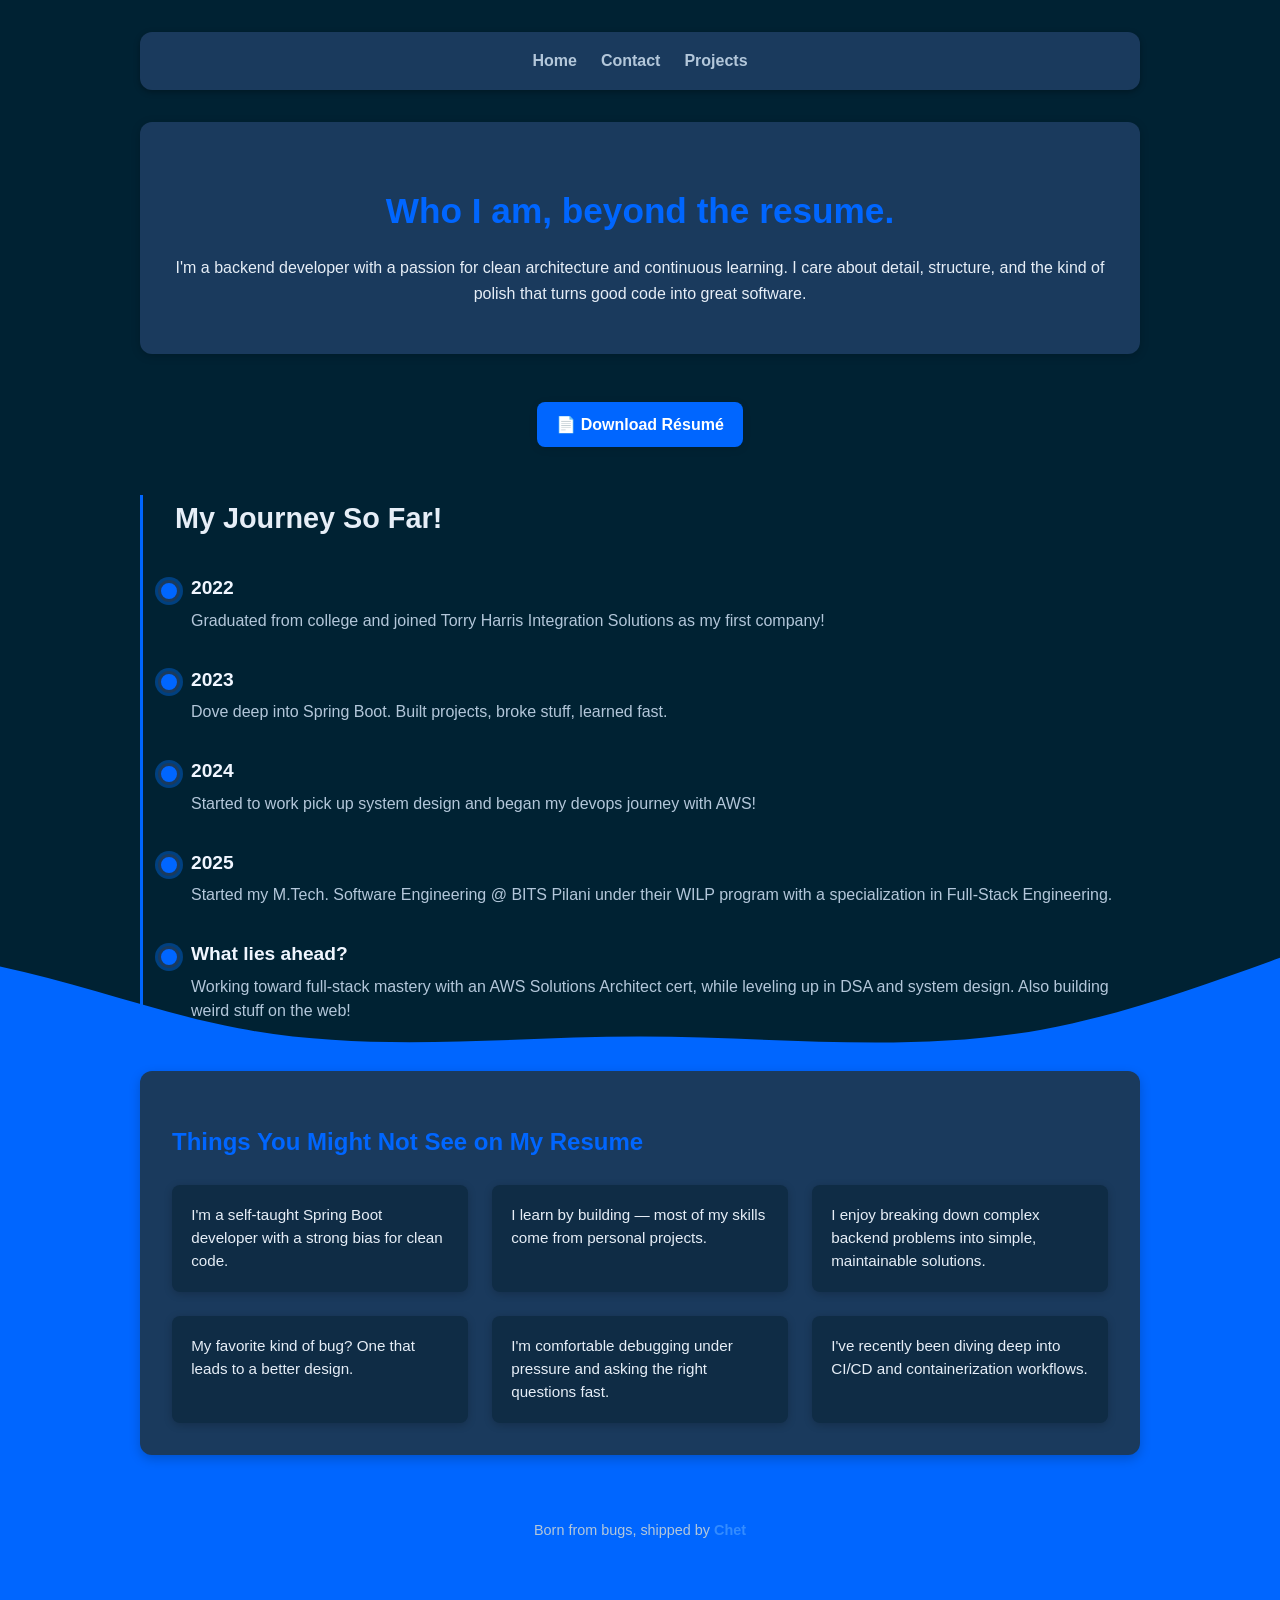
==== about.html @ 233369a2 "Resume download, color pallet and about page addition" ====
<!DOCTYPE html>
<html lang="en">
  <head>
    <meta charset="UTF-8" />
    <title>About me!</title>
    <link rel="stylesheet" href="./styles/about.css" />
  </head>
  <body>
    <header>
      <nav>
        <ul>
          <li><a href="index.html">Home</a></li>
          <li><a href="contact.html">Contact</a></li>
          <li><a href="projects.html">Projects</a></li>
        </ul>
      </nav>
    </header>
    <main>
      <section class="about-hero">
        <h1>Who I am, beyond the resume.</h1>
        <p>
          I'm a backend developer with a passion for clean architecture and
          continuous learning. I care about detail, structure, and the kind of
          polish that turns good code into great software.
        </p>
      </section>
      <section>
        <div class="resume-download">
          <a href="assets/Chetan_Resume_V1.pdf" download class="resume-button">
            📄 Download Résumé
          </a>
        </div>
      </section>
      <section class="timeline">
        <h2>My Journey So Far!</h2>

        <div class="timeline-item">
          <span class="timeline-dot"></span>
          <div class="timeline-content">
            <h3>2022</h3>
            <p>
              Graduated from college and joined Torry Harris Integration
              Solutions as my first company!
            </p>
          </div>
        </div>
        <div class="timeline-item">
          <span class="timeline-dot"></span>
          <div class="timeline-content">
            <h3>2023</h3>
            <p>
              Dove deep into Spring Boot. Built projects, broke stuff, learned
              fast.
            </p>
          </div>
        </div>
        <div class="timeline-item">
          <span class="timeline-dot"></span>
          <div class="timeline-content">
            <h3>2024</h3>
            <p>
              Started to work pick up system design and began my devops journey
              with AWS!
            </p>
          </div>
        </div>

        <div class="timeline-item">
          <span class="timeline-dot"></span>
          <div class="timeline-content">
            <h3>2025</h3>
            <p>
              Started my M.Tech. Software Engineering @ BITS Pilani under their
              WILP program with a specialization in Full-Stack Engineering.
            </p>
          </div>
        </div>

        <div class="timeline-item">
          <span class="timeline-dot"></span>
          <div class="timeline-content">
            <h3>What lies ahead?</h3>
            <p>
              Working toward full-stack mastery with an AWS Solutions Architect
              cert, while leveling up in DSA and system design. Also building
              weird stuff on the web!
            </p>
          </div>
        </div>
      </section>

      <section class="fun-facts">
        <h2>Things You Might Not See on My Resume</h2>
        <div class="fact-grid">
          <div class="fact-card">
            I'm a self-taught Spring Boot developer with a strong bias for clean
            code.
          </div>
          <div class="fact-card">
            I learn by building — most of my skills come from personal projects.
          </div>
          <div class="fact-card">
            I enjoy breaking down complex backend problems into simple,
            maintainable solutions.
          </div>
          <div class="fact-card">
            My favorite kind of bug? One that leads to a better design.
          </div>
          <div class="fact-card">
            I'm comfortable debugging under pressure and asking the right
            questions fast.
          </div>
          <div class="fact-card">
            I've recently been diving deep into CI/CD and containerization
            workflows.
          </div>
        </div>
      </section>
    </main>

    <footer class="dev-credit">
      Born from bugs, shipped by
      <a id="dev_name" href="https://github.com/chetan-ranganath">Chet</a>
    </footer>
  </body>
</html>
---- styles/about.css ----
.open-sans-font {
  font-family: "Open Sans", sans-serif;
  font-optical-sizing: auto;
  font-weight: 400;
  font-style: normal;
  font-variation-settings: "wdth" 100;
}

html {
  background-image: url('../images/wave-haikei.svg');
  background-repeat: no-repeat;
  background-position: center;
  background-size: cover;
  background-color: #002233;
}

body {
  font-family: 'Open Sans', sans-serif;
  max-width: 1000px;
  margin: auto;
  padding: 2rem;
  line-height: 1.6;
  color: #E6EEF7;
}

/* ===== SECTION ===== */
section {
  position: relative;
  margin-bottom: 3rem;
}

/* ===== ABOUT HERO ===== */
.about-hero {
  padding: 2rem;
  border-radius: 12px;
  text-align: center;
  background-color: #1A3A5D;
  box-shadow: 0 2px 10px rgba(0,0,0,0.2);
}

.about-hero h1 {
  font-size: 2.2rem;
  margin-bottom: 0.5rem;
  color: #0066FF;
}

.hero-content {
  display: flex;
  align-items: center;
  justify-content: space-between;
  gap: 2rem;
  flex-wrap: wrap;
}
/* Resume download */
.resume-download {
  text-align: center;
  margin-top: 1.5rem;
}

.resume-button {
  display: inline-block;
  padding: 0.6rem 1.2rem;
  background-color: #0066FF;
  color: #ffffff;
  font-weight: 600;
  border-radius: 8px;
  text-decoration: none;
  transition: background-color 0.3s ease;
  box-shadow: 0 2px 8px rgba(0, 0, 0, 0.1);
}

.resume-button:hover {
  background-color: #0050cc;
}

/* ===== TIMELINE ===== */
.timeline {
  position: relative;
  padding-left: 2rem;
  margin: 3rem 0;
  border-left: 3px solid #0066FF;
  animation: fadeInUp 0.6s ease-out forwards;
}

.timeline h2 {
  margin-bottom: 2rem;
  color: #E6EEF7;
  font-size: 1.8rem;
}

.timeline-item {
  position: relative;
  margin-bottom: 2rem;
  padding-left: 1rem;
  animation: slideIn 0.6s ease-out both;
}

.timeline-item:nth-child(2) { animation-delay: 0.1s; }
.timeline-item:nth-child(3) { animation-delay: 0.2s; }
.timeline-item:nth-child(4) { animation-delay: 0.3s; }

.timeline-dot {
  position: absolute;
  top: 0.4rem;
  left: -1.05rem;
  width: 1rem;
  height: 1rem;
  background-color: #0066FF;
  border: 3px solid #1A3A5D;
  border-radius: 50%;
  box-shadow: 0 0 0 3px #004080;
}

.timeline-content h3 {
  margin: 0 0 0.3rem 0;
  font-size: 1.2rem;
  color: #F0F6FF;
}

.timeline-content p {
  margin: 0;
  color: #B3C7DA;
  line-height: 1.5;
}

/* ===== FUN FACTS ===== */
.fun-facts {
  padding: 2rem;
  border-radius: 12px;
  margin-bottom: 3rem;
  background-color: #1A3A5D;
  box-shadow: 0 4px 12px rgba(0, 0, 0, 0.2);
  animation: fadeInUp 0.6s ease-out forwards;
}

.fun-facts h2 {
  color: #0066FF;
  margin-bottom: 1.5rem;
}

.fact-grid {
  display: grid;
  grid-template-columns: repeat(auto-fit, minmax(280px, 1fr));
  gap: 1.5rem;
}

.fact-card {
  background-color: #0F2C45;
  color: #E6EEF7;
  border-radius: 8px;
  padding: 1.2rem;
  font-size: 0.95rem;
  line-height: 1.5;
  box-shadow: 0 2px 8px rgba(0, 0, 0, 0.2);
  transition: transform 0.3s ease, box-shadow 0.3s ease;
}

.fact-card:hover {
  transform: translateY(-4px);
  box-shadow: 0 6px 16px rgba(0, 0, 0, 0.3);
}

/* ===== ANIMATIONS ===== */
@keyframes slideIn {
  0% {
    opacity: 0;
    transform: translateY(20px);
  }
  100% {
    opacity: 1;
    transform: translateY(0);
  }
}

@keyframes fadeInUp {
  0% {
    opacity: 0;
    transform: translateY(10px);
  }
  100% {
    opacity: 1;
    transform: translateY(0);
  }
}


/* Footer */
.dev-credit {
    text-align: center;
    font-size: 0.9rem;
    color: #B3C7DA;
    margin-top: 4rem;
    padding-bottom: 2rem;
}

.dev-credit .dev-name {
    font-weight: bold;
    color: #E6EEF7;
}

.dev-credit .dev-name:hover {
    color: #000001;
}

/* Links */
a {
    color: #338CFF;
    text-decoration: none;
    font-weight: bold;
    transition: color 0.3s ease;
}

a:hover {
    color: #0066FF;
}

/* Navigation */
nav {
    background-color: #1A3A5D;
    padding: 1rem;
    border-radius: 12px;
    box-shadow: 0 2px 6px rgba(0, 0, 0, 0.3);
    margin-bottom: 2rem;
    position: sticky;
    top: 0;
    z-index: 1000;
}

nav ul {
    list-style: none;
    display: flex;
    justify-content: center;
    gap: 1.5rem;
    padding: 0;
    margin: 0;
}

nav a {
    text-decoration: none;
    color: #B3C7DA;
    font-weight: bold;
    transition: color 0.3s ease;
}

nav a:hover,
nav a.active {
    color: #0066FF;
}
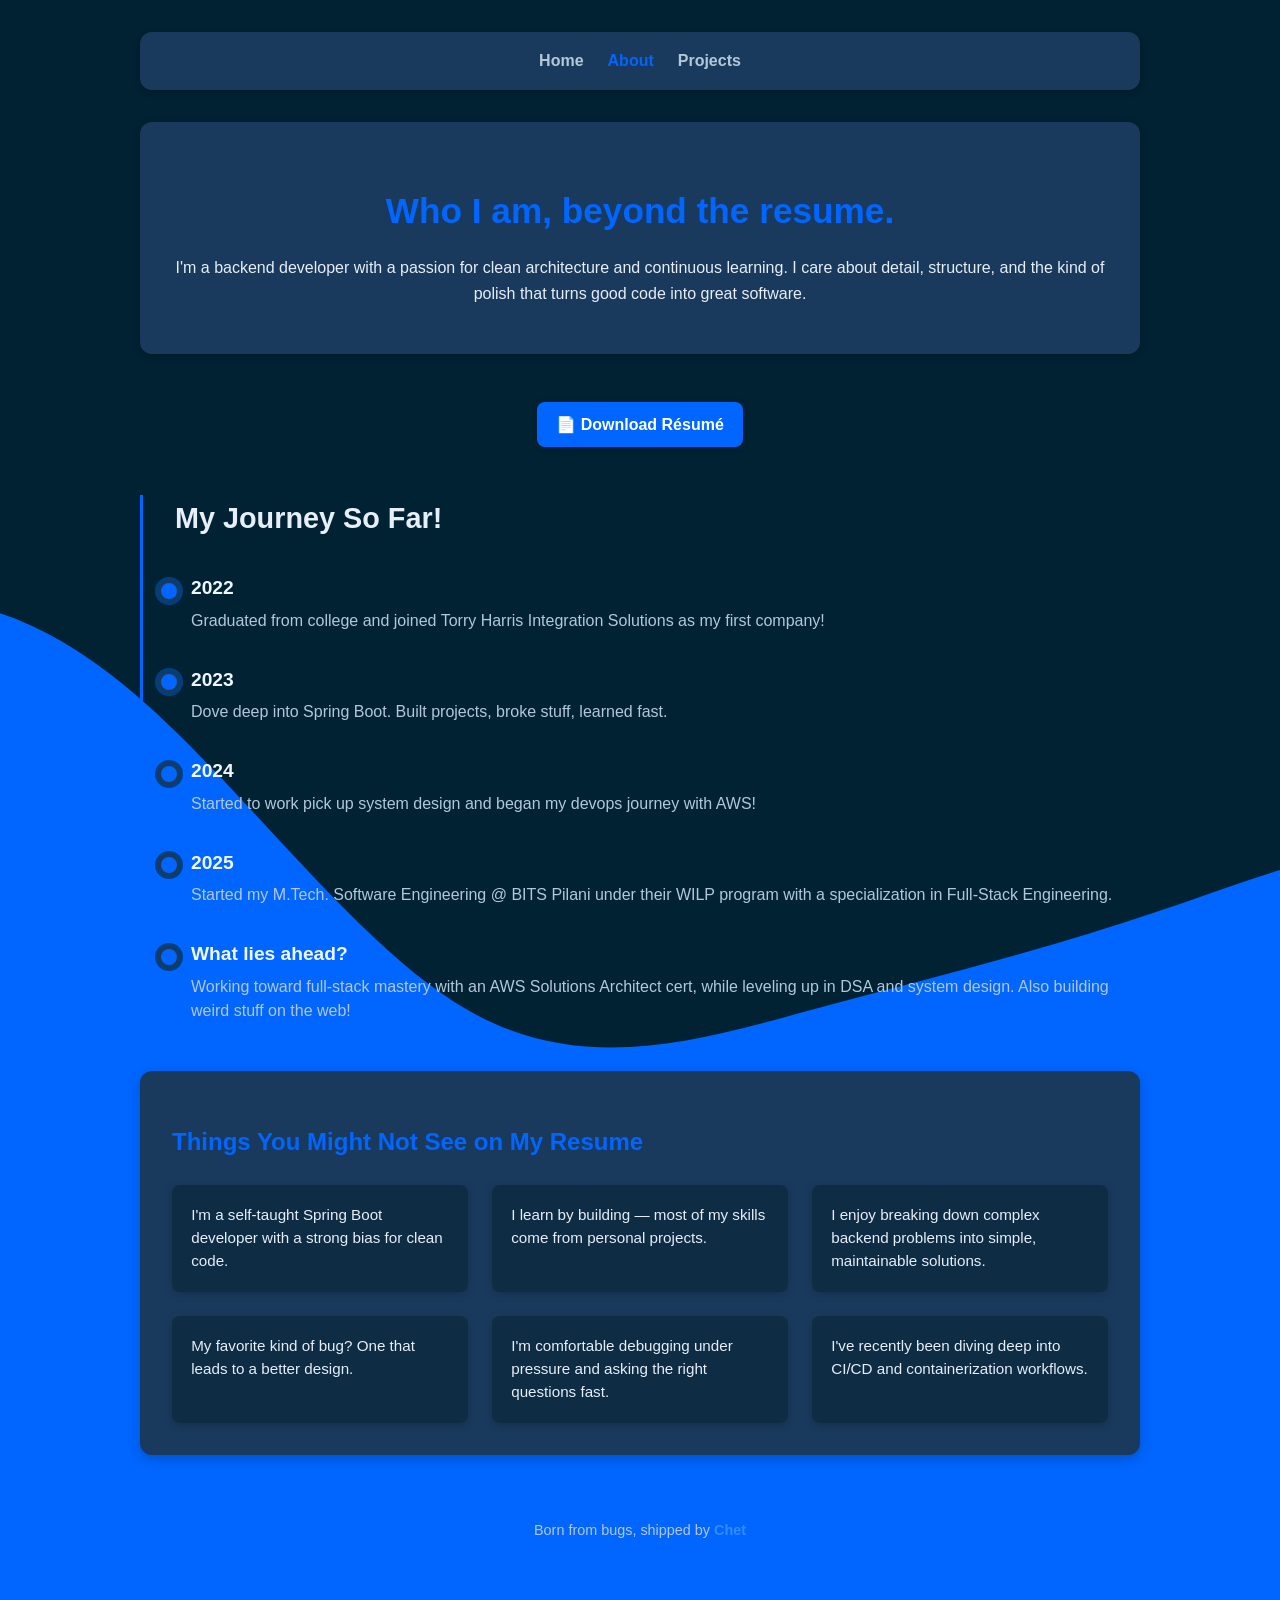
==== commit 848c8223: "Remove contact.html" ====
--- a/about.html
+++ b/about.html
@@ -10,7 +10,7 @@
       <nav>
         <ul>
           <li><a href="index.html">Home</a></li>
-          <li><a href="contact.html">Contact</a></li>
+          <li><a  class="active" href="about.html">About</a></li>
           <li><a href="projects.html">Projects</a></li>
         </ul>
       </nav>
--- a/styles/about.css
+++ b/styles/about.css
@@ -7,7 +7,7 @@
 }
 
 html {
-  background-image: url('../images/wave-haikei.svg');
+  background-image: url('../images/wave-about.svg');
   background-repeat: no-repeat;
   background-position: center;
   background-size: cover;
